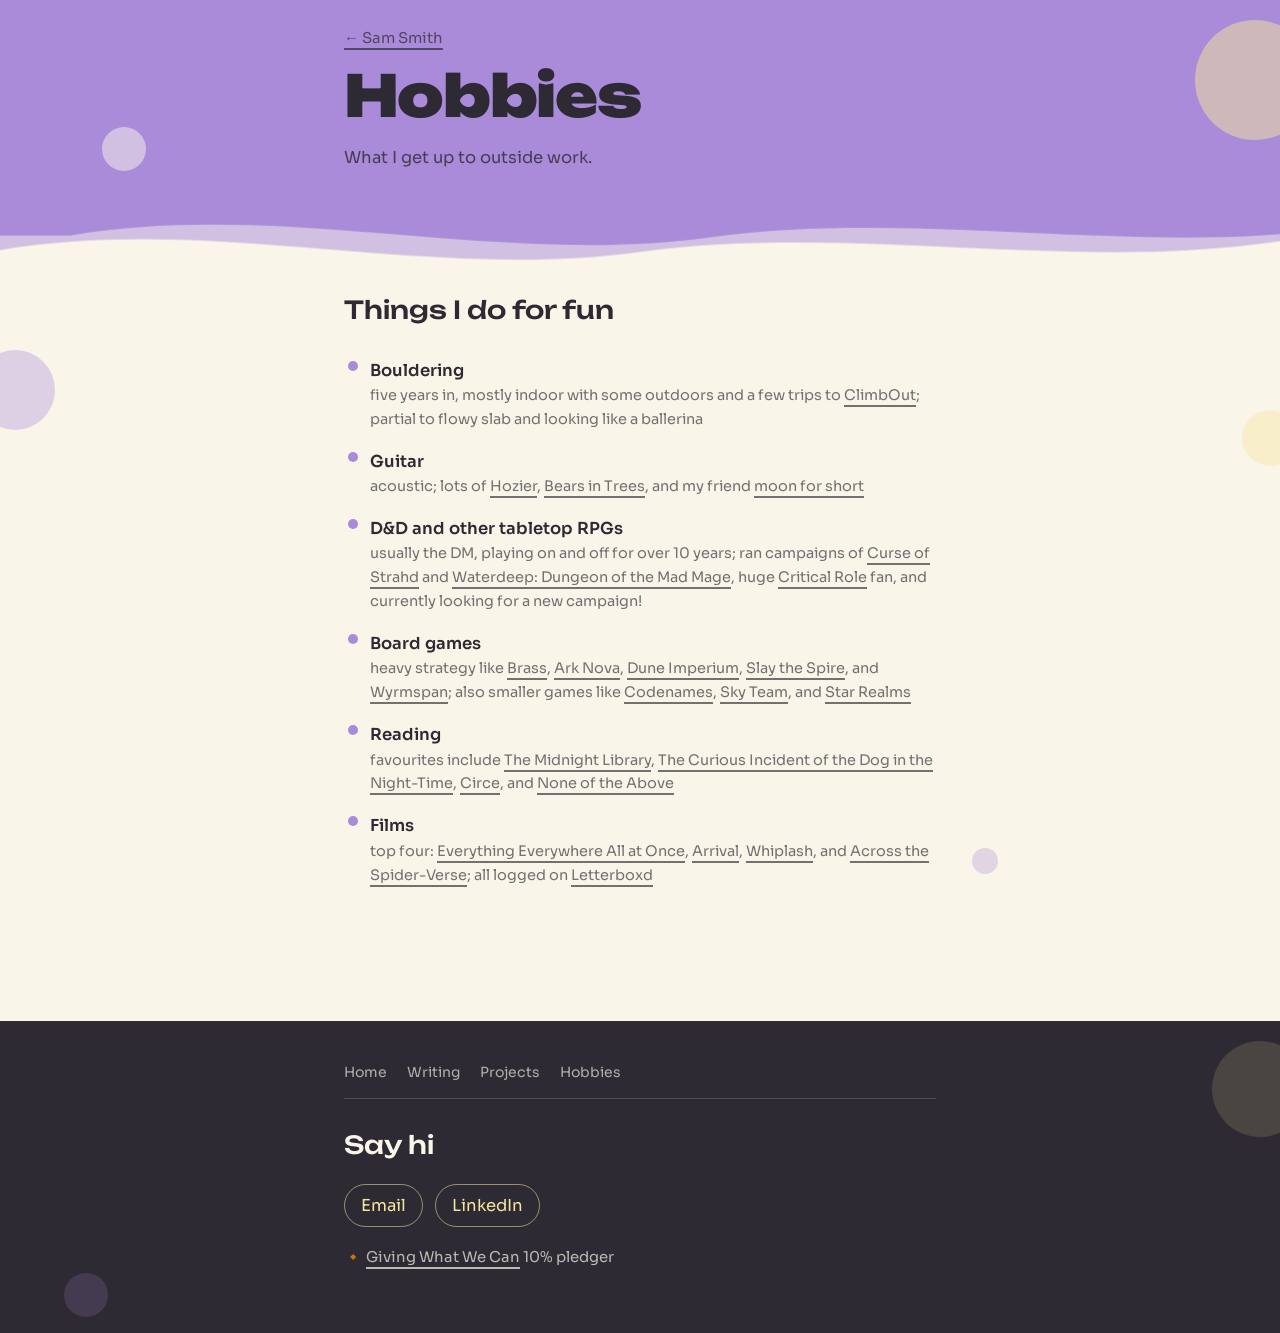
==== hobbies.html @ 1b48fecc "Cut the career memo page The self-assessment genre works in a commentable doc, not as a public page;" ====
<!DOCTYPE html>
<html lang="en">
<head>
<meta charset="UTF-8">
<meta name="viewport" content="width=device-width, initial-scale=1.0">
<title>Hobbies · Sam Smith</title>
<meta name="description" content="What Sam Smith does outside work: bouldering, guitar, D&D, films, and more.">
<link rel="preconnect" href="https://fonts.googleapis.com">
<link rel="preconnect" href="https://fonts.gstatic.com" crossorigin>
<link href="https://fonts.googleapis.com/css2?family=Unbounded:wght@500;900&family=Sora:wght@400;600&display=swap" rel="stylesheet">
<link rel="stylesheet" href="css/style.css?v=9">
</head>
<body>

<header>
  <span class="deco" style="width:120px;height:120px;right:-35px;top:20px;background:var(--butter);opacity:0.5;animation-duration:15s"></span>
  <span class="deco" style="width:44px;height:44px;left:8%;bottom:12px;background:var(--cream);opacity:0.5;animation-duration:10s;animation-delay:-4s"></span>
  <div class="inner">
    <p class="crumb"><a href="index.html">← Sam Smith</a></p>
    <h1>Hobbies</h1>
    <p class="tagline">What I get up to outside work.</p>
  </div>
</header>

<svg class="wave" viewBox="0 0 1440 120" preserveAspectRatio="none" aria-hidden="true">
  <path class="under" d="M-240 70 L0 70 C240 30 480 105 720 72 C960 40 1200 95 1440 60 L1680 60 L1680 260 L-240 260 Z" fill="#faf5e9" fill-opacity="0.5" transform="translate(80 -12)"/>
  <path class="main" d="M-240 70 L0 70 C240 30 480 105 720 72 C960 40 1200 95 1440 60 L1680 60 L1680 260 L-240 260 Z" fill="#faf5e9"/>
</svg>

<div class="band-cream">
  <span class="deco" style="width:80px;height:80px;left:-25px;top:60px;background:var(--lavender);opacity:0.35;animation-duration:12s"></span>
  <span class="deco" style="width:56px;height:56px;right:-18px;top:120px;background:var(--butter);opacity:0.4;animation-duration:13s;animation-delay:-6s"></span>
  <span class="deco" style="width:26px;height:26px;right:22%;bottom:22px;background:var(--lavender);opacity:0.3;animation-duration:9s;animation-delay:-2s"></span>
  <section class="inner">
    <h2 class="reveal">Things I do for fun</h2>
    <ul class="plain">
      <li class="reveal">
        <span class="role">Bouldering</span>
        <span class="tag">five years in, mostly indoor with some outdoors and a few trips to <a href="https://climbout.org/">ClimbOut</a>; partial to flowy slab and looking like a ballerina</span>
      </li>
      <li class="reveal">
        <span class="role">Guitar</span>
        <span class="tag">acoustic; lots of <a href="https://open.spotify.com/artist/2FXC3k01G6Gw61bmprjgqS">Hozier</a>, <a href="https://open.spotify.com/artist/4dAQ5VFw5nhwA6rTf3ENQ2">Bears in Trees</a>, and my friend <a href="https://open.spotify.com/artist/3Rym1yVWmYxN2aSPY47JDC">moon for short</a></span>
      </li>
      <li class="reveal">
        <span class="role">D&amp;D and other tabletop RPGs</span>
        <span class="tag">usually the DM, playing on and off for over 10 years; ran campaigns of <a href="https://en.wikipedia.org/wiki/Curse_of_Strahd">Curse of Strahd</a> and <a href="https://en.wikipedia.org/wiki/Waterdeep:_Dungeon_of_the_Mad_Mage">Waterdeep: Dungeon of the Mad Mage</a>, huge <a href="https://critrole.com/">Critical Role</a> fan, and currently looking for a new campaign!</span>
      </li>
      <li class="reveal">
        <span class="role">Board games</span>
        <span class="tag">heavy strategy like <a href="https://boardgamegeek.com/boardgame/224517/brass-birmingham">Brass</a>, <a href="https://boardgamegeek.com/boardgame/342942/ark-nova">Ark Nova</a>, <a href="https://boardgamegeek.com/boardgame/316554/dune-imperium">Dune Imperium</a>, <a href="https://boardgamegeek.com/boardgame/338960/slay-the-spire-the-board-game">Slay the Spire</a>, and <a href="https://boardgamegeek.com/boardgame/410201/wyrmspan">Wyrmspan</a>; also smaller games like <a href="https://boardgamegeek.com/boardgame/178900/codenames">Codenames</a>, <a href="https://boardgamegeek.com/boardgame/373106/sky-team">Sky Team</a>, and <a href="https://boardgamegeek.com/boardgame/147020/star-realms">Star Realms</a></span>
      </li>
      <li class="reveal">
        <span class="role">Reading</span>
        <span class="tag">favourites include <a href="https://www.goodreads.com/book/show/52578297-the-midnight-library">The Midnight Library</a>, <a href="https://www.goodreads.com/book/show/1618.The_Curious_Incident_of_the_Dog_in_the_Night_Time">The Curious Incident of the Dog in the Night-Time</a>, <a href="https://www.goodreads.com/book/show/35959740-circe">Circe</a>, and <a href="https://www.goodreads.com/book/show/59788339-none-of-the-above">None of the Above</a></span>
      </li>
      <li class="reveal">
        <span class="role">Films</span>
        <span class="tag">top four: <a href="https://letterboxd.com/film/everything-everywhere-all-at-once/">Everything Everywhere All at Once</a>, <a href="https://letterboxd.com/film/arrival-2016/">Arrival</a>, <a href="https://letterboxd.com/film/whiplash-2014/">Whiplash</a>, and <a href="https://letterboxd.com/film/spider-man-across-the-spider-verse/">Across the Spider-Verse</a>; all logged on <a href="https://letterboxd.com/theironhammer/">Letterboxd</a></span>
      </li>
    </ul>
  </section>
</div>

<svg class="wave" viewBox="0 0 1440 120" preserveAspectRatio="none" aria-hidden="true" style="background:#faf5e9">
  <path class="under" d="M-240 68 L0 68 C280 100 520 30 780 65 C1040 98 1260 50 1440 78 L1680 78 L1680 260 L-240 260 Z" fill="#2e2a33" fill-opacity="0.5" transform="translate(80 -12)"/>
  <path class="main" d="M-240 68 L0 68 C280 100 520 30 780 65 C1040 98 1260 50 1440 78 L1680 78 L1680 260 L-240 260 Z" fill="#2e2a33"/>
</svg>

<footer>
  <span class="deco" style="width:96px;height:96px;right:-28px;top:20px;background:var(--butter);opacity:0.14;animation-duration:16s;animation-delay:-8s"></span>
  <span class="deco" style="width:44px;height:44px;left:5%;bottom:16px;background:var(--lavender);opacity:0.18;animation-duration:11s;animation-delay:-5s"></span>
  <div class="inner">
<nav class="nav">
      <a href="index.html">Home</a>
      <a href="writing.html">Writing</a>
      <a href="projects.html">Projects</a>
      <a href="hobbies.html">Hobbies</a>
    </nav>

    <h2>Say hi</h2>
    <div class="links">
      <button type="button" data-copy="sdms2005@gmail.com">Email</button>
      <a href="https://www.linkedin.com/in/sam-smith%F0%9F%94%B8-617315227/">LinkedIn</a>
    </div>
    <p class="pledge">🔸 <a href="https://www.givingwhatwecan.org/">Giving What We Can</a> 10% pledger</p>
  </div>
</footer>

<script src="js/waves.js?v=9"></script>
</body>
</html>
---- css/style.css ----
:root {
  --lavender: #a98bd9;
  --cream: #faf5e9;
  --butter: #f6e69c;
  --charcoal: #2e2a33;
  --heading-font: 'Unbounded', sans-serif;
  --body-font: 'Sora', sans-serif;
  --h1-weight: 900;
  --h2-weight: 500;
  --max: 640px;
}

* { margin: 0; padding: 0; box-sizing: border-box; }

/* nothing may ever cause sideways scroll */
html, body { overflow-x: hidden; overflow-x: clip; }

body {
  background: var(--lavender);
  color: var(--charcoal);
  font-family: var(--body-font);
  font-size: 16.5px;
  line-height: 1.65;
  -webkit-font-smoothing: antialiased;
}

.inner { max-width: var(--max); margin: 0 auto; padding: 0 24px; position: relative; z-index: 1; }

/* Hero / page headers */
header { padding: 26px 0 12px; position: relative; overflow: hidden; }
h1 {
  font-family: var(--heading-font);
  font-weight: var(--h1-weight, 900);
  font-size: clamp(2.2rem, 7.5vw, 3.6rem);
  line-height: 1.1;
  letter-spacing: -0.02em;
}
.tagline { margin-top: 16px; opacity: 0.8; max-width: 44ch; }
.crumb { margin-bottom: 14px; font-size: 0.9em; }
.crumb a { opacity: 0.7; }

/* Wave dividers */
.wave { display: block; width: 100%; height: 14vh; margin-bottom: -1px; }
/* first divider is shorter: it's mostly risen on load, keeping the header tight */
.wave:first-of-type { height: 12vh; }
.wave path { will-change: transform; }
@media (max-width: 480px) { .wave { height: 12vh; } .wave:first-of-type { height: 10vh; } }

/* Bands */
.band-cream  { background: var(--cream); }
.band-butter { background: var(--butter); }
.band-lavender { background: var(--lavender); }
/* About band: same purple as the hero, with its own vertical breathing room */
.band-plum { background: var(--lavender); padding: 16px 0 24px; }
.band-cream, .band-butter, .band-lavender, .band-plum { position: relative; overflow: hidden; }
/* note: sections carry no vertical padding (.inner wins specificity);
   band breathing room comes from the wave svgs above/below them */
section { position: relative; }

h2 {
  font-family: var(--heading-font);
  font-weight: var(--h2-weight, 500);
  font-size: 1.55rem;
  margin-bottom: 18px;
}

p + p { margin-top: 1em; }

/* skip-ink:none + generous offset keep the hover squiggle continuous,
   clearing descenders (g, y, p) instead of being broken by them */
a {
  color: inherit;
  text-decoration-thickness: 1.5px;
  text-underline-offset: 0.32em;
  text-decoration-skip-ink: none;
}
a:hover { text-decoration-style: wavy; }

/* Bullet lists */
ul.plain { list-style: none; }
ul.plain li { padding: 8px 0 8px 26px; position: relative; }
ul.plain .role { font-weight: 600; }
ul.plain .tag { display: block; font-size: 0.88em; opacity: 0.65; }
ul.plain li::before {
  content: "";
  position: absolute;
  left: 4px; top: 0.72em;
  width: 10px; height: 10px;
  border-radius: 50%;
  background: var(--lavender);
}
.band-butter ul.plain li::before { background: var(--cream); }

/* Row lists (projects, writing) */
ul.rows { list-style: none; }
ul.rows li {
  padding: 13px 0;
  border-bottom: 1.5px solid color-mix(in srgb, var(--charcoal) 22%, transparent);
  display: flex;
  flex-wrap: wrap;
  gap: 4px 12px;
  align-items: baseline;
}
ul.rows li:first-child { border-top: 1.5px solid color-mix(in srgb, var(--charcoal) 22%, transparent); }
ul.rows .grow { flex: 1; min-width: 180px; }
ul.rows .meta { opacity: 0.65; font-size: 0.9em; white-space: nowrap; }

.pill {
  font-size: 0.72em;
  font-weight: 600;
  padding: 2px 10px;
  border-radius: 999px;
  background: var(--lavender);
  white-space: nowrap;
}
.band-butter .pill { background: var(--cream); }

.updated { margin-top: 18px; opacity: 0.55; font-size: 0.85em; font-style: italic; }
header .updated { margin-top: 10px; }

/* Collapsible Past section under Now */
.past { margin-top: 24px; }
.past summary {
  cursor: pointer;
  font-family: var(--heading-font);
  font-weight: var(--h2-weight, 500);
  font-size: 1.3rem;
  opacity: 0.8;
  width: fit-content;
  list-style: none;
}
.past summary::-webkit-details-marker { display: none; }
.past summary::before {
  content: '▸';
  display: inline-block;
  margin-right: 9px;
  transition: transform 0.2s ease;
}
.past[open] summary::before { transform: rotate(90deg); }
.past summary:hover { opacity: 1; }
.past[open] summary { margin-bottom: 8px; }
.past ul.plain { font-size: 0.95em; }
/* bubbles that only appear with the expanded Then list, behind its text */
.past { position: relative; }
.past .deco { z-index: -1; }

/* Page cards (home → subpages) */
.pagecards { display: grid; grid-template-columns: repeat(3, 1fr); gap: 16px; }
@media (max-width: 560px) { .pagecards { grid-template-columns: 1fr; } }
.pagecard {
  display: block;
  background: var(--cream);
  border-radius: 14px;
  padding: 24px 20px 22px;
  text-decoration: none;
  transition: transform 0.25s ease, box-shadow 0.25s ease;
}
.pagecard h3 { font-family: var(--heading-font); font-weight: 500; font-size: 1.1rem; margin-bottom: 8px; }
.pagecard p { font-size: 0.92em; opacity: 0.75; }
.pagecard .go { display: inline-block; margin-top: 12px; font-size: 0.85em; font-weight: 600; transition: transform 0.25s ease; }
.pagecard:hover { transform: translateY(-4px) rotate(-0.6deg); box-shadow: 0 10px 24px color-mix(in srgb, var(--charcoal) 18%, transparent); }
.pagecard:hover .go { transform: translateX(4px); }

/* Footer / contact */
footer { background: var(--charcoal); color: var(--cream); padding: 40px 0 64px; position: relative; overflow: hidden; }
footer h2 { color: var(--cream); }
footer .links { display: flex; gap: 12px; flex-wrap: wrap; margin: 6px 0 18px; }
footer .links a,
footer .links button {
  color: var(--butter);
  border: 1.5px solid color-mix(in srgb, var(--butter) 55%, transparent);
  border-radius: 999px;
  padding: 7px 16px;
  text-decoration: none;
  background: none;
  font: inherit;
  cursor: pointer;
  transition: transform 0.2s ease, background 0.2s ease, color 0.2s ease;
}
footer .links a:hover,
footer .links button:hover { background: var(--butter); color: var(--charcoal); transform: translateY(-2px); }
footer .pledge { opacity: 0.7; font-size: 0.9em; }

/* Quiet nav row at the top of the footer, visually distinct from the contact pills */
footer .nav {
  display: flex;
  gap: 20px;
  flex-wrap: wrap;
  margin-bottom: 26px;
  padding-bottom: 14px;
  border-bottom: 1px solid color-mix(in srgb, var(--cream) 18%, transparent);
}
footer .nav a {
  color: var(--cream);
  opacity: 0.65;
  font-size: 0.85em;
  text-decoration: none;
}
footer .nav a:hover { opacity: 1; text-decoration: underline wavy; text-underline-offset: 0.32em; }

/* Floating decorations */
.deco {
  position: absolute;
  border-radius: 50%;
  pointer-events: none;
  z-index: 0;
  animation: floaty 14s ease-in-out infinite alternate;
}
@keyframes floaty {
  from { transform: translate(0, 0); }
  to   { transform: translate(14px, 22px); }
}

/* Scroll reveal (only when JS is running) */
html.js .reveal { opacity: 0; transform: translateY(18px); transition: opacity 0.6s ease, transform 0.6s ease; }
html.js .reveal.visible { opacity: 1; transform: none; }

@media (prefers-reduced-motion: reduce) {
  .deco { animation: none; }
  html.js .reveal { opacity: 1; transform: none; transition: none; }
}

/* On small screens, keep only the first two bubbles per band so they stay a garnish */
@media (max-width: 600px) {
  span.deco:nth-of-type(n+3) { display: none; }
}
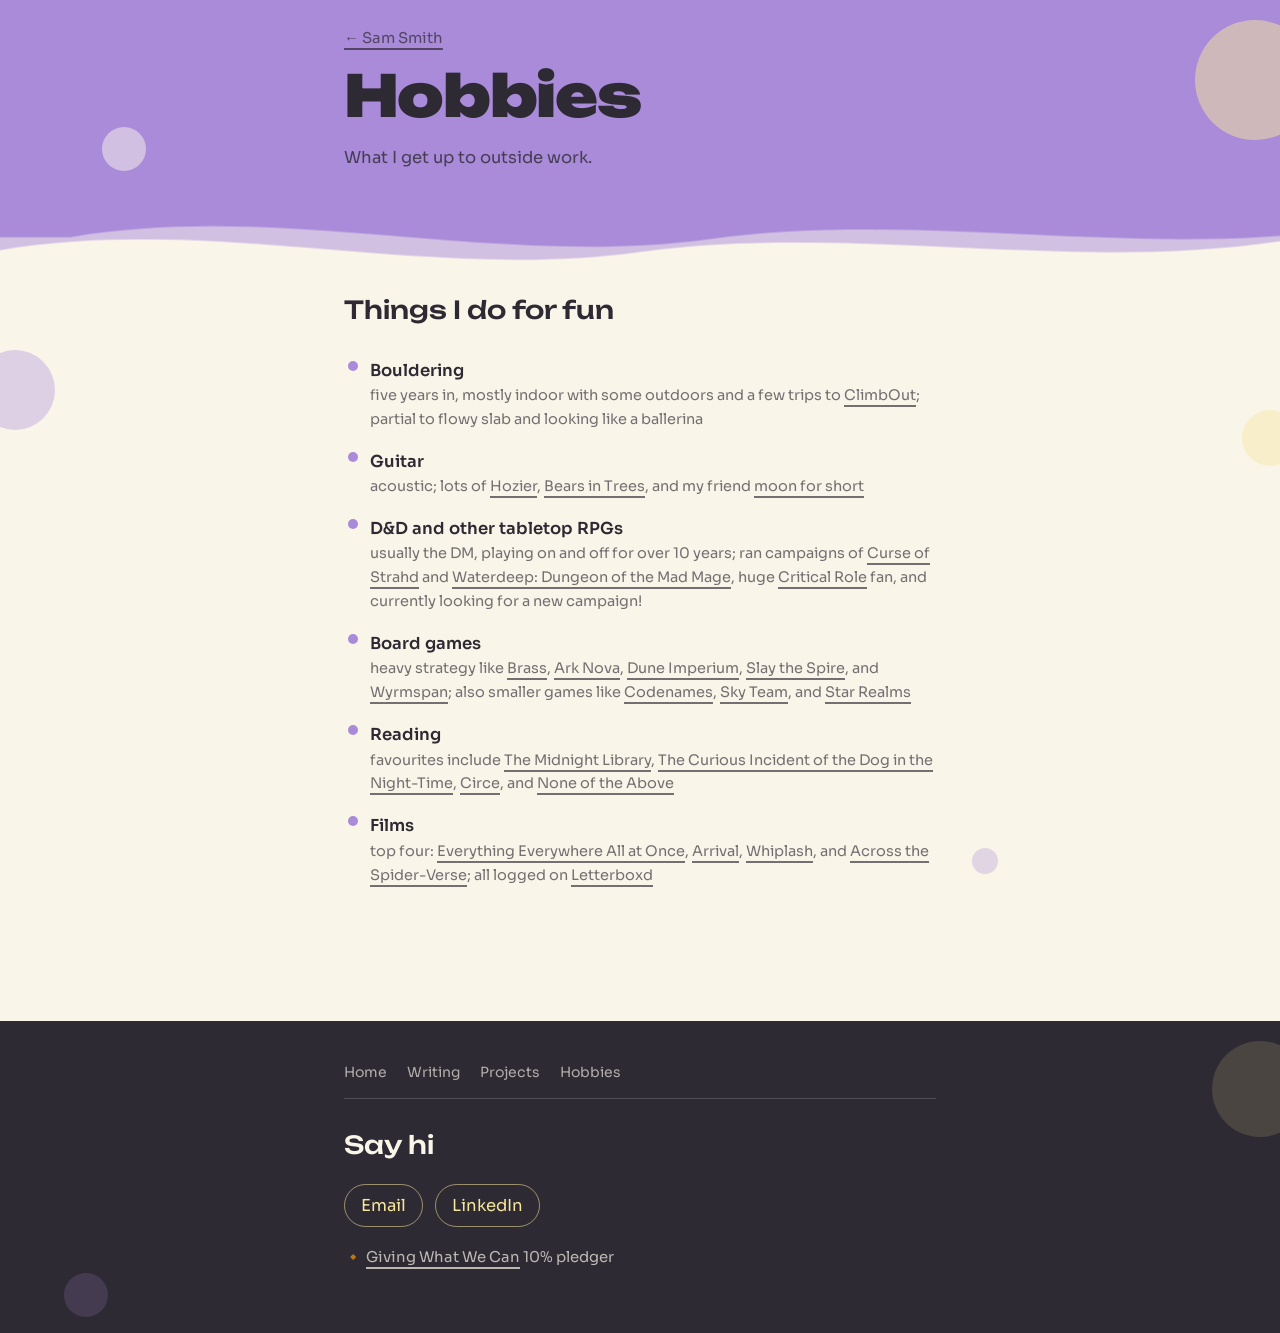
==== commit 5c92ca8f: "Fold About into the hero; remove the About band Two sentences did not warrant a band with waves on b" ====
--- a/hobbies.html
+++ b/hobbies.html
@@ -8,7 +8,7 @@
 <link rel="preconnect" href="https://fonts.googleapis.com">
 <link rel="preconnect" href="https://fonts.gstatic.com" crossorigin>
 <link href="https://fonts.googleapis.com/css2?family=Unbounded:wght@500;900&family=Sora:wght@400;600&display=swap" rel="stylesheet">
-<link rel="stylesheet" href="css/style.css?v=9">
+<link rel="stylesheet" href="css/style.css?v=10">
 </head>
 <body>
 
@@ -87,6 +87,6 @@
   </div>
 </footer>
 
-<script src="js/waves.js?v=9"></script>
+<script src="js/waves.js?v=10"></script>
 </body>
 </html>
--- a/css/style.css
+++ b/css/style.css
@@ -49,10 +49,7 @@
 /* Bands */
 .band-cream  { background: var(--cream); }
 .band-butter { background: var(--butter); }
-.band-lavender { background: var(--lavender); }
-/* About band: same purple as the hero, with its own vertical breathing room */
-.band-plum { background: var(--lavender); padding: 16px 0 24px; }
-.band-cream, .band-butter, .band-lavender, .band-plum { position: relative; overflow: hidden; }
+.band-cream, .band-butter { position: relative; overflow: hidden; }
 /* note: sections carry no vertical padding (.inner wins specificity);
    band breathing room comes from the wave svgs above/below them */
 section { position: relative; }
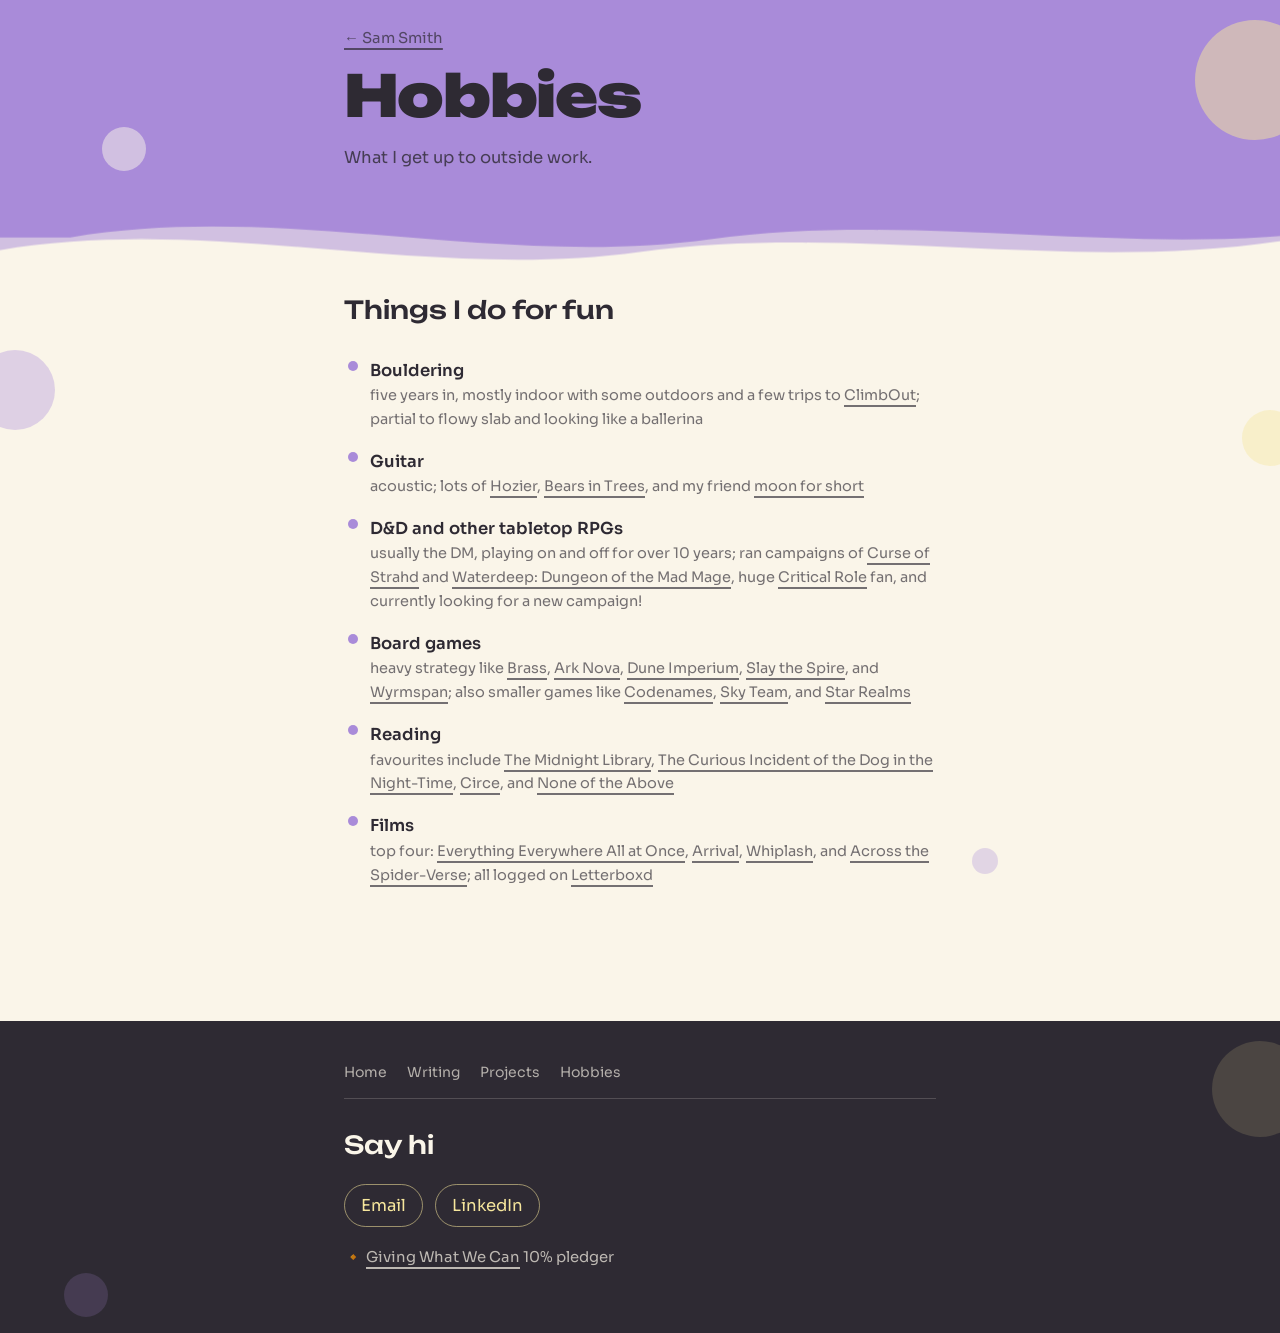
==== commit 2fd5de5c: "Mobile: wrap row descriptions, cap bubble opacity at 15 percent Row metas lose their nowrap under 60" ====
--- a/hobbies.html
+++ b/hobbies.html
@@ -8,7 +8,7 @@
 <link rel="preconnect" href="https://fonts.googleapis.com">
 <link rel="preconnect" href="https://fonts.gstatic.com" crossorigin>
 <link href="https://fonts.googleapis.com/css2?family=Unbounded:wght@500;900&family=Sora:wght@400;600&display=swap" rel="stylesheet">
-<link rel="stylesheet" href="css/style.css?v=10">
+<link rel="stylesheet" href="css/style.css?v=11">
 </head>
 <body>
 
@@ -87,6 +87,6 @@
   </div>
 </footer>
 
-<script src="js/waves.js?v=10"></script>
+<script src="js/waves.js?v=11"></script>
 </body>
 </html>
--- a/css/style.css
+++ b/css/style.css
@@ -217,7 +217,9 @@
   html.js .reveal { opacity: 1; transform: none; transition: none; }
 }
 
-/* On small screens, keep only the first two bubbles per band so they stay a garnish */
+/* On small screens: fewer, fainter bubbles, and let row descriptions wrap */
 @media (max-width: 600px) {
   span.deco:nth-of-type(n+3) { display: none; }
-}
+  .deco { opacity: 0.15 !important; }
+  ul.rows .meta { white-space: normal; }
+}
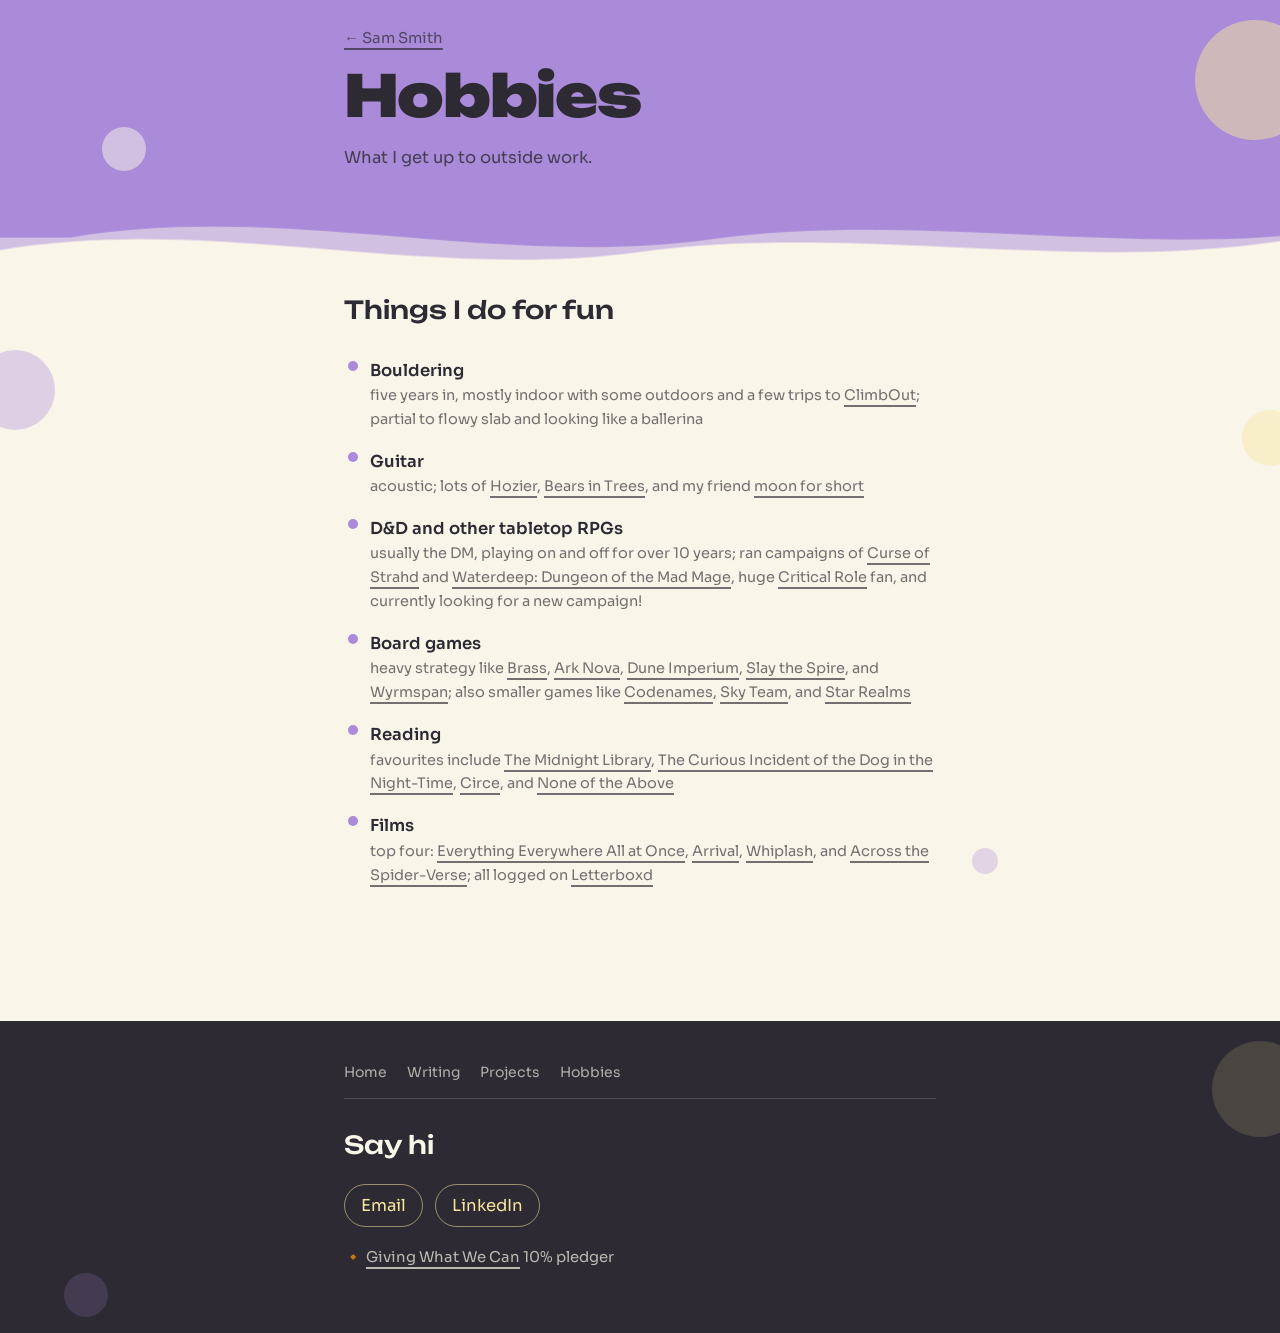
==== commit 79ee164d: "Cheer the mobile bubbles up a little (0.15 to 0.22 opacity) Co-Authored-By: Claude Fable 5 <noreply@" ====
--- a/hobbies.html
+++ b/hobbies.html
@@ -8,7 +8,7 @@
 <link rel="preconnect" href="https://fonts.googleapis.com">
 <link rel="preconnect" href="https://fonts.gstatic.com" crossorigin>
 <link href="https://fonts.googleapis.com/css2?family=Unbounded:wght@500;900&family=Sora:wght@400;600&display=swap" rel="stylesheet">
-<link rel="stylesheet" href="css/style.css?v=11">
+<link rel="stylesheet" href="css/style.css?v=12">
 </head>
 <body>
 
@@ -87,6 +87,6 @@
   </div>
 </footer>
 
-<script src="js/waves.js?v=11"></script>
+<script src="js/waves.js?v=12"></script>
 </body>
 </html>
--- a/css/style.css
+++ b/css/style.css
@@ -220,6 +220,6 @@
 /* On small screens: fewer, fainter bubbles, and let row descriptions wrap */
 @media (max-width: 600px) {
   span.deco:nth-of-type(n+3) { display: none; }
-  .deco { opacity: 0.15 !important; }
+  .deco { opacity: 0.22 !important; }
   ul.rows .meta { white-space: normal; }
 }
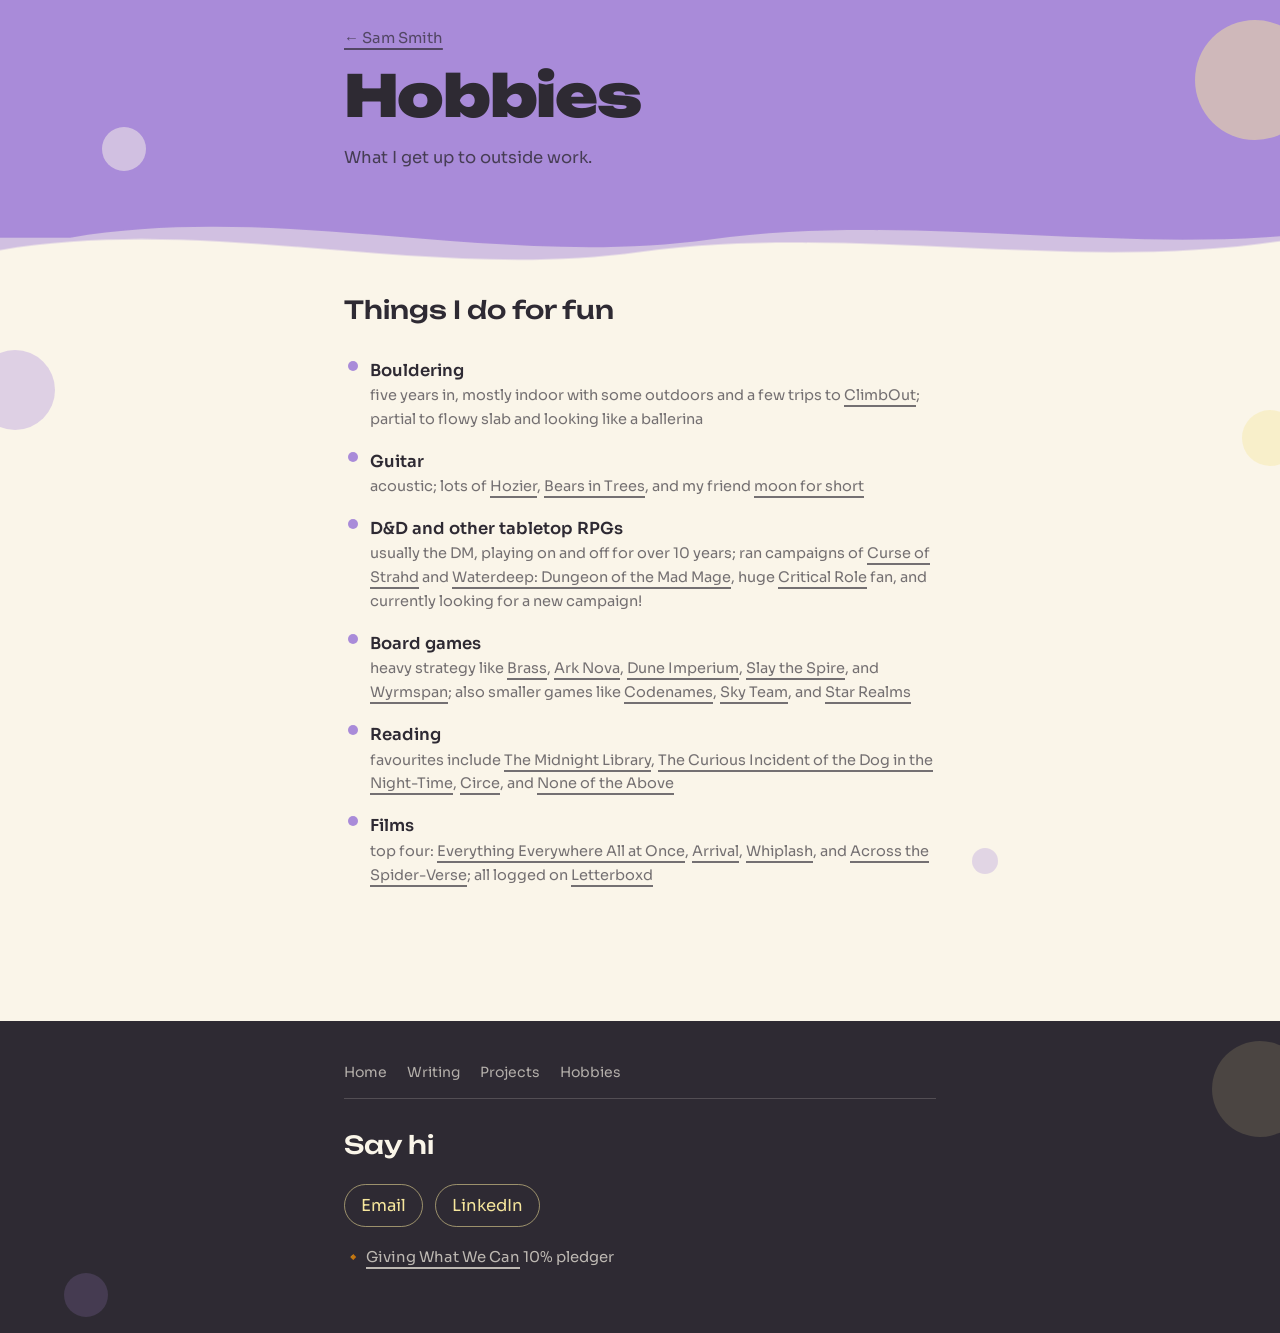
==== commit efc00c6e: "Clean extensionless URLs and a wave emoji favicon Internal links now use /, /writing, /projects, /ho" ====
--- a/hobbies.html
+++ b/hobbies.html
@@ -5,6 +5,7 @@
 <meta name="viewport" content="width=device-width, initial-scale=1.0">
 <title>Hobbies · Sam Smith</title>
 <meta name="description" content="What Sam Smith does outside work: bouldering, guitar, D&D, films, and more.">
+<link rel="icon" href="data:image/svg+xml,<svg xmlns=%22http://www.w3.org/2000/svg%22 viewBox=%220 0 100 100%22><text y=%22.9em%22 font-size=%2290%22>🌊</text></svg>">
 <link rel="preconnect" href="https://fonts.googleapis.com">
 <link rel="preconnect" href="https://fonts.gstatic.com" crossorigin>
 <link href="https://fonts.googleapis.com/css2?family=Unbounded:wght@500;900&family=Sora:wght@400;600&display=swap" rel="stylesheet">
@@ -16,7 +17,7 @@
   <span class="deco" style="width:120px;height:120px;right:-35px;top:20px;background:var(--butter);opacity:0.5;animation-duration:15s"></span>
   <span class="deco" style="width:44px;height:44px;left:8%;bottom:12px;background:var(--cream);opacity:0.5;animation-duration:10s;animation-delay:-4s"></span>
   <div class="inner">
-    <p class="crumb"><a href="index.html">← Sam Smith</a></p>
+    <p class="crumb"><a href="/">← Sam Smith</a></p>
     <h1>Hobbies</h1>
     <p class="tagline">What I get up to outside work.</p>
   </div>
@@ -72,10 +73,10 @@
   <span class="deco" style="width:44px;height:44px;left:5%;bottom:16px;background:var(--lavender);opacity:0.18;animation-duration:11s;animation-delay:-5s"></span>
   <div class="inner">
 <nav class="nav">
-      <a href="index.html">Home</a>
-      <a href="writing.html">Writing</a>
-      <a href="projects.html">Projects</a>
-      <a href="hobbies.html">Hobbies</a>
+      <a href="/">Home</a>
+      <a href="/writing">Writing</a>
+      <a href="/projects">Projects</a>
+      <a href="/hobbies">Hobbies</a>
     </nav>
 
     <h2>Say hi</h2>
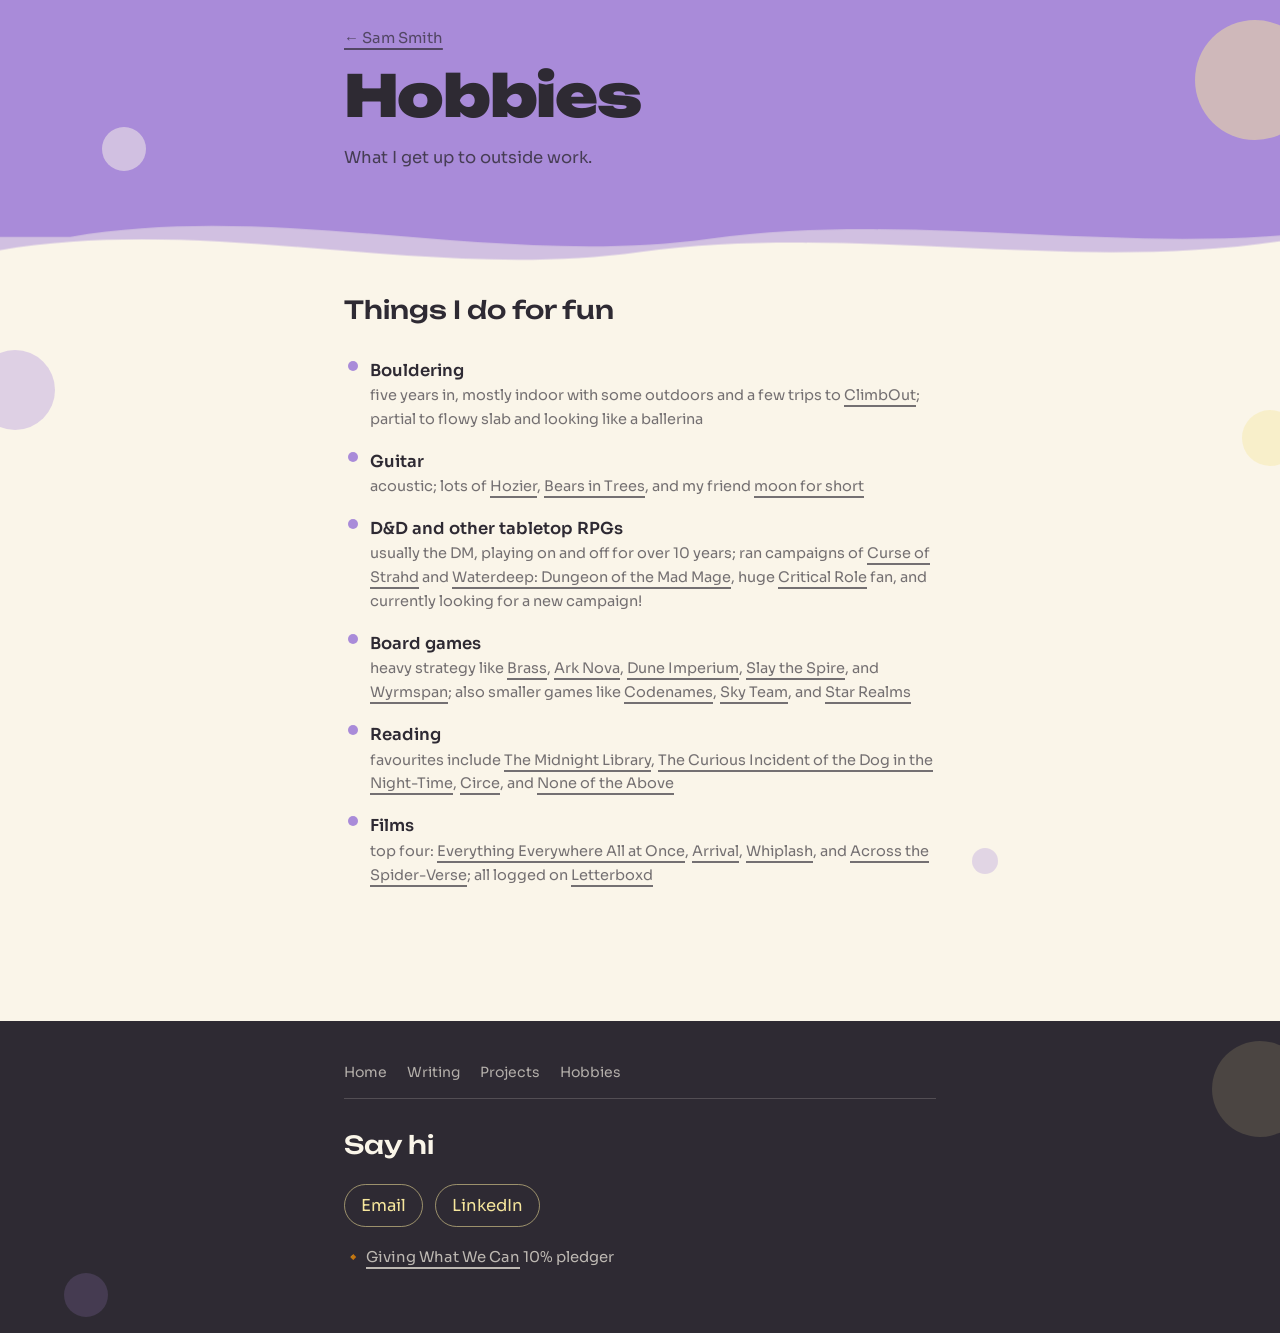
==== commit c60a72dc: "Favicon: robot instead of wave Co-Authored-By: Claude Fable 5 <noreply@anthropic.com>" ====
--- a/hobbies.html
+++ b/hobbies.html
@@ -5,7 +5,7 @@
 <meta name="viewport" content="width=device-width, initial-scale=1.0">
 <title>Hobbies · Sam Smith</title>
 <meta name="description" content="What Sam Smith does outside work: bouldering, guitar, D&D, films, and more.">
-<link rel="icon" href="data:image/svg+xml,<svg xmlns=%22http://www.w3.org/2000/svg%22 viewBox=%220 0 100 100%22><text y=%22.9em%22 font-size=%2290%22>🌊</text></svg>">
+<link rel="icon" href="data:image/svg+xml,<svg xmlns=%22http://www.w3.org/2000/svg%22 viewBox=%220 0 100 100%22><text y=%22.9em%22 font-size=%2290%22>🤖</text></svg>">
 <link rel="preconnect" href="https://fonts.googleapis.com">
 <link rel="preconnect" href="https://fonts.gstatic.com" crossorigin>
 <link href="https://fonts.googleapis.com/css2?family=Unbounded:wght@500;900&family=Sora:wght@400;600&display=swap" rel="stylesheet">
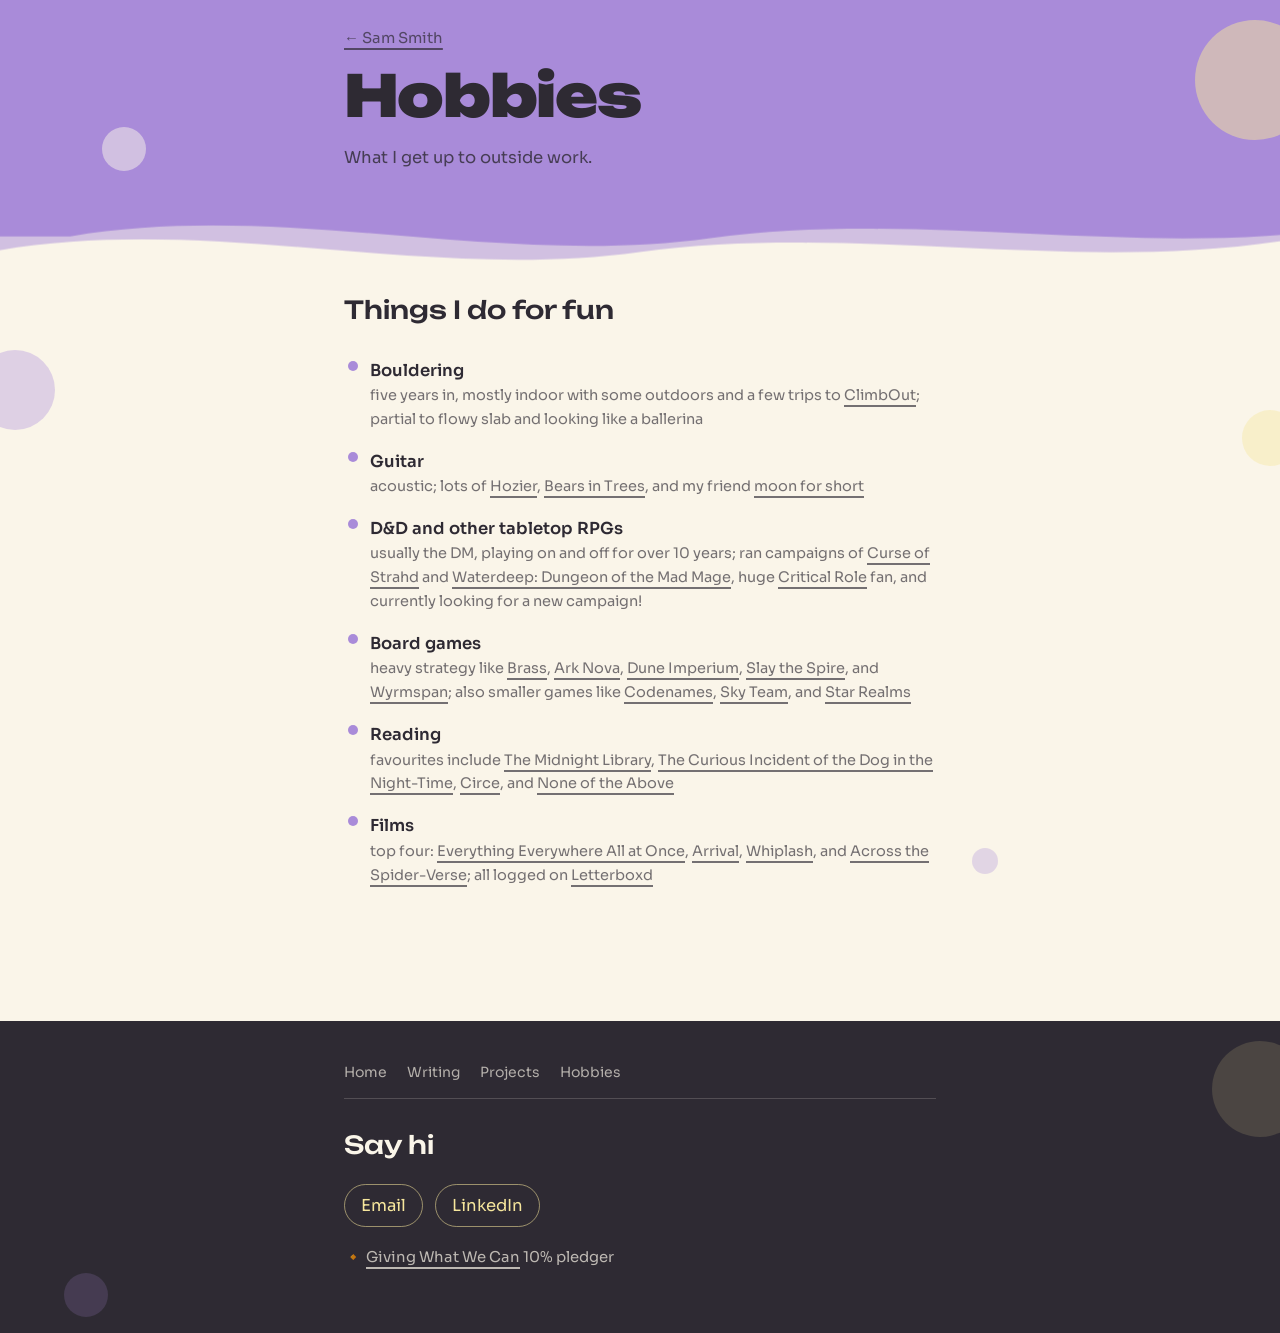
==== commit 4ccf0285: "Fit the robot fully inside the favicon Centre the emoji with text-anchor and shrink it to font-size " ====
--- a/hobbies.html
+++ b/hobbies.html
@@ -5,7 +5,7 @@
 <meta name="viewport" content="width=device-width, initial-scale=1.0">
 <title>Hobbies · Sam Smith</title>
 <meta name="description" content="What Sam Smith does outside work: bouldering, guitar, D&D, films, and more.">
-<link rel="icon" href="data:image/svg+xml,<svg xmlns=%22http://www.w3.org/2000/svg%22 viewBox=%220 0 100 100%22><text y=%22.9em%22 font-size=%2290%22>🤖</text></svg>">
+<link rel="icon" href="data:image/svg+xml,<svg xmlns=%22http://www.w3.org/2000/svg%22 viewBox=%220 0 100 100%22><text x=%2250%22 y=%2282%22 text-anchor=%22middle%22 font-size=%2278%22>🤖</text></svg>">
 <link rel="preconnect" href="https://fonts.googleapis.com">
 <link rel="preconnect" href="https://fonts.gstatic.com" crossorigin>
 <link href="https://fonts.googleapis.com/css2?family=Unbounded:wght@500;900&family=Sora:wght@400;600&display=swap" rel="stylesheet">
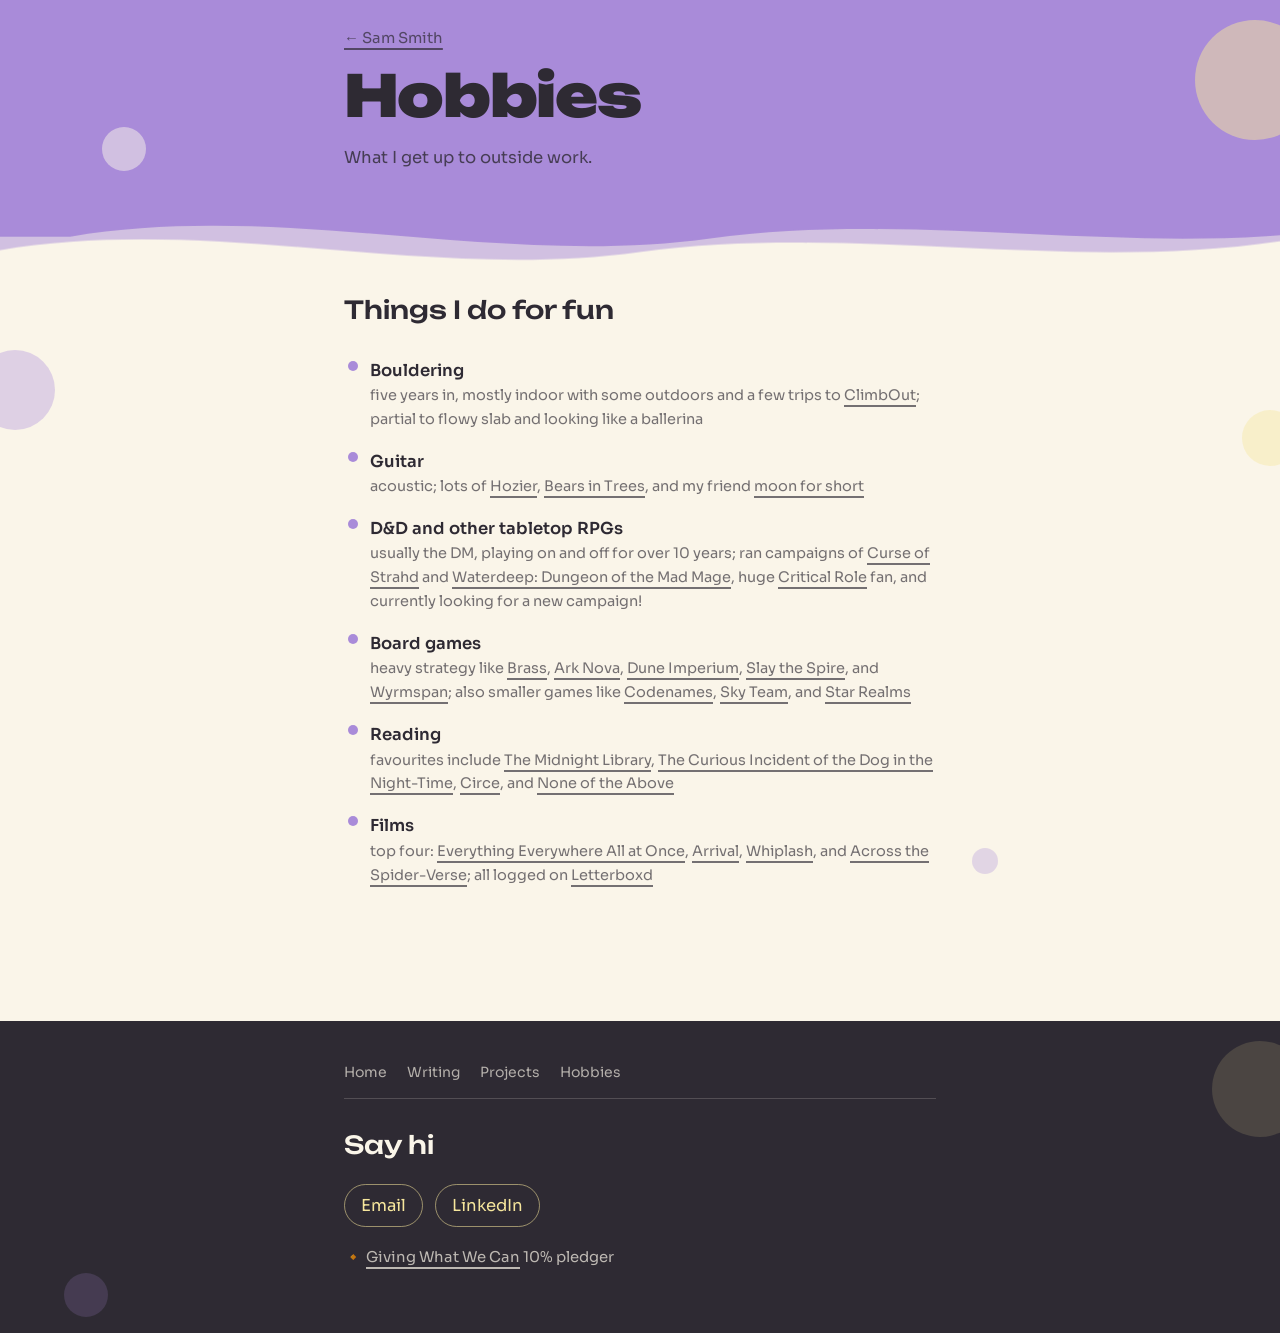
==== commit a238f68a: "Make the tagline a hidden link to the song Co-Authored-By: Claude Fable 5 <noreply@anthropic.com>" ====
--- a/hobbies.html
+++ b/hobbies.html
@@ -9,7 +9,7 @@
 <link rel="preconnect" href="https://fonts.googleapis.com">
 <link rel="preconnect" href="https://fonts.gstatic.com" crossorigin>
 <link href="https://fonts.googleapis.com/css2?family=Unbounded:wght@500;900&family=Sora:wght@400;600&display=swap" rel="stylesheet">
-<link rel="stylesheet" href="css/style.css?v=12">
+<link rel="stylesheet" href="css/style.css?v=13">
 </head>
 <body>
 
--- a/css/style.css
+++ b/css/style.css
@@ -72,6 +72,9 @@
   text-decoration-skip-ink: none;
 }
 a:hover { text-decoration-style: wavy; }
+
+/* easter-egg links: indistinguishable from plain text, pointer cursor is the only tell */
+a.stealth, a.stealth:hover { text-decoration: none; }
 
 /* Bullet lists */
 ul.plain { list-style: none; }
